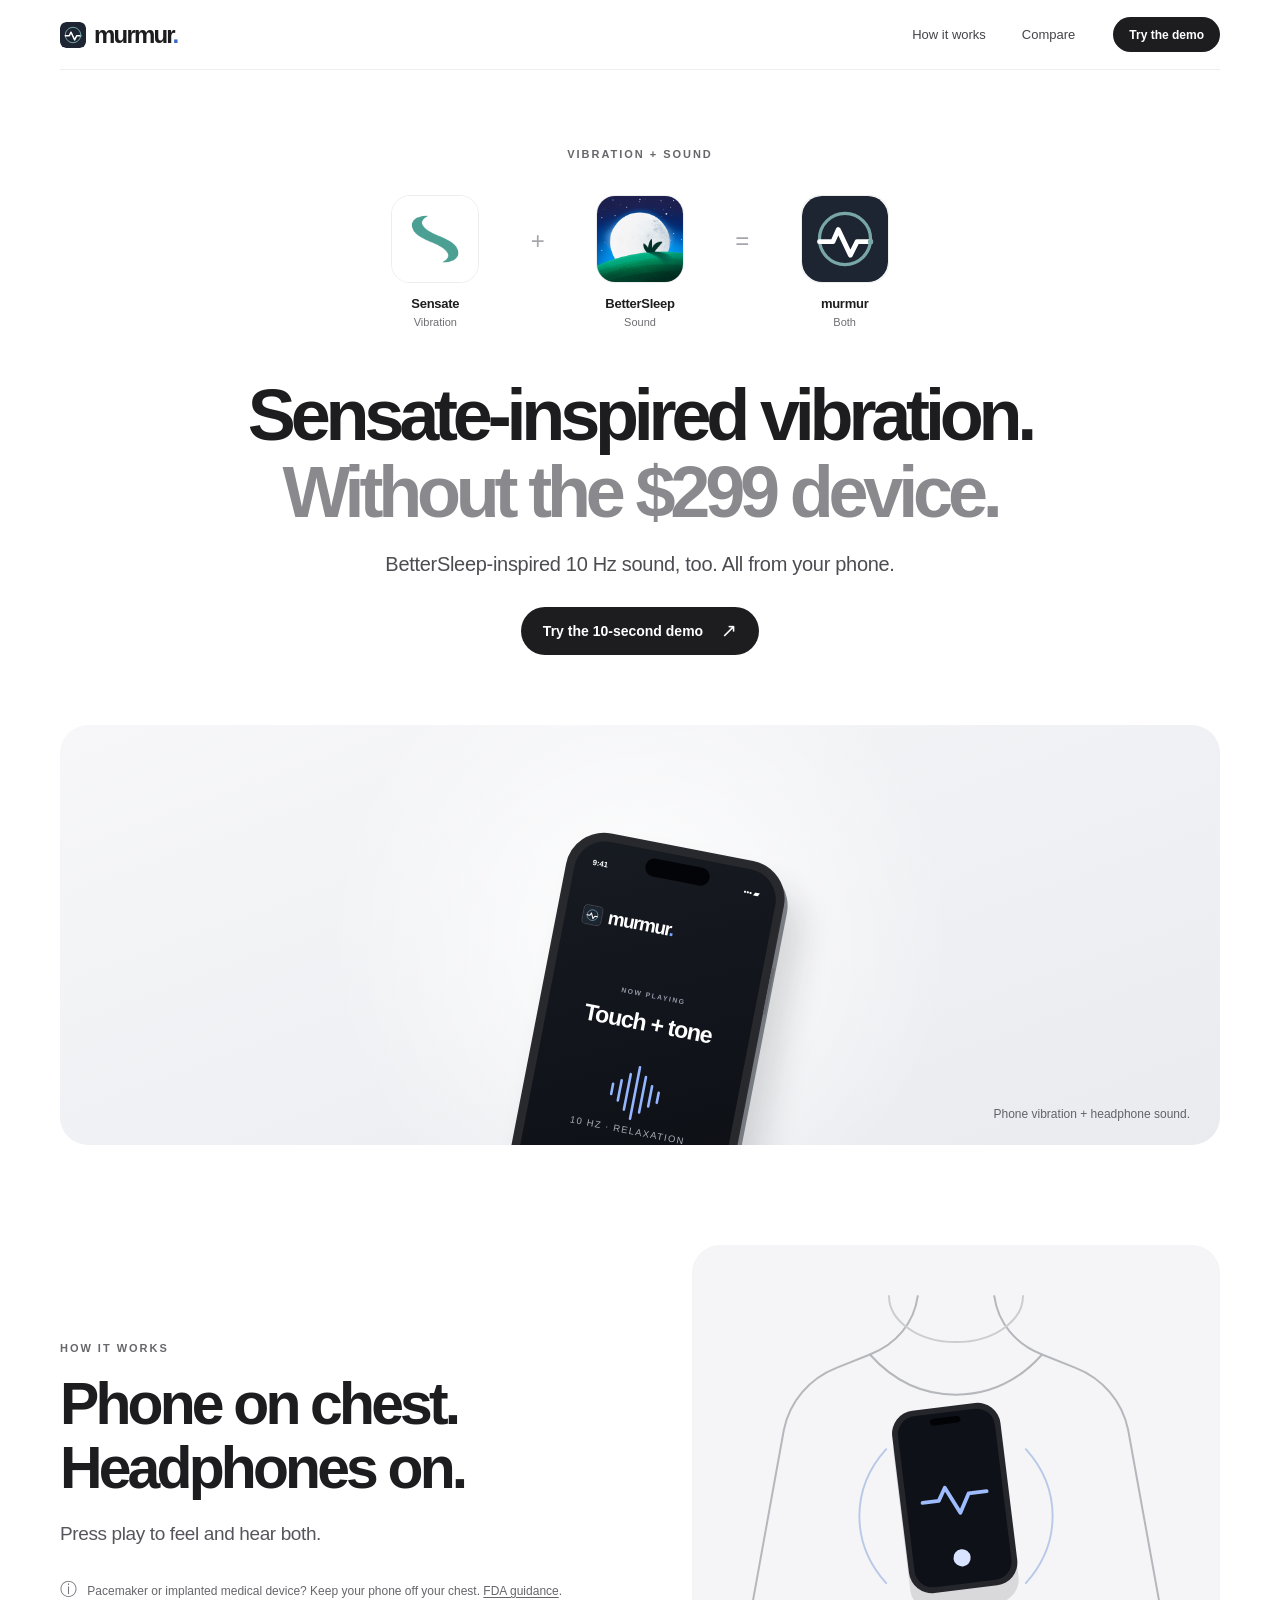
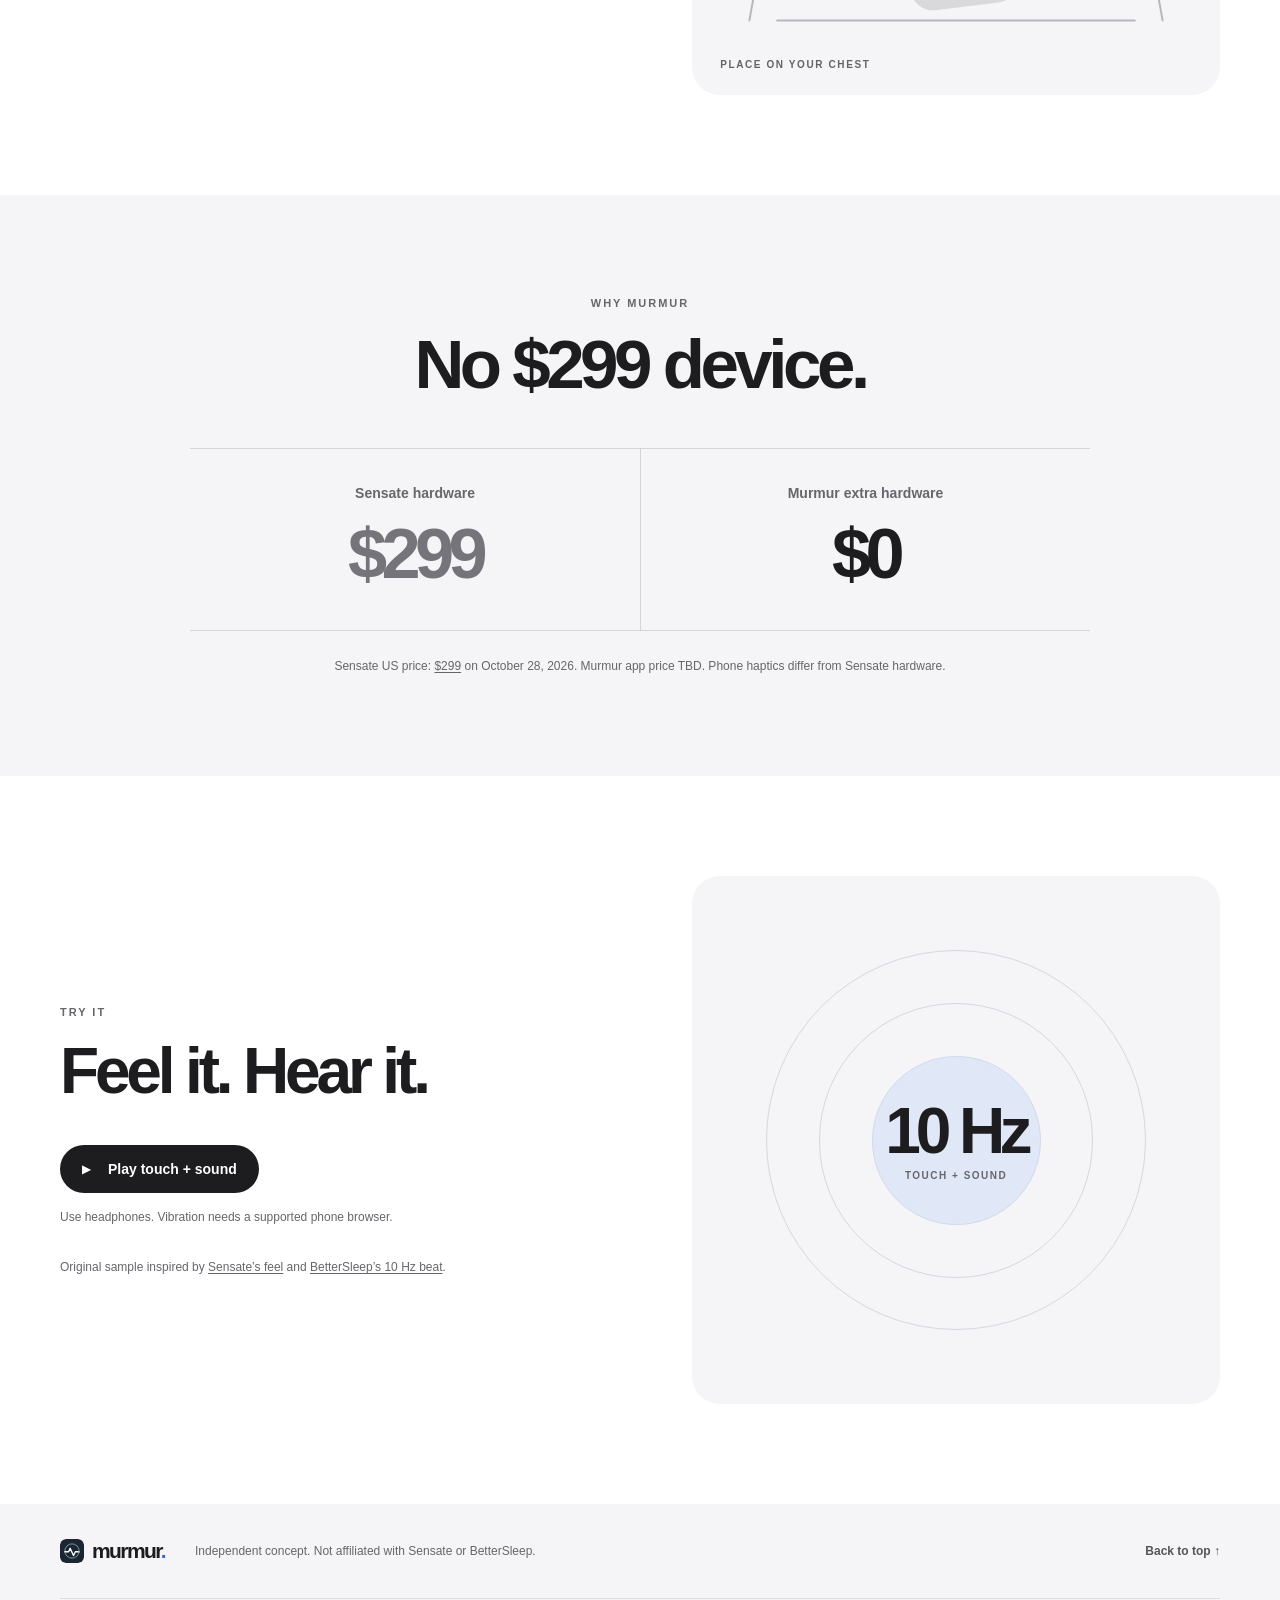
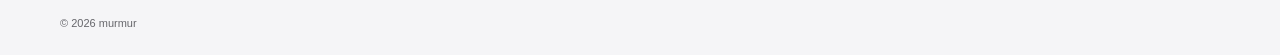
==== docs/index.html @ 33325399 "Publish Murmur landing page" ====
<!doctype html>
<html lang="en">
  <head>
    <meta charset="UTF-8" />
    <meta name="viewport" content="width=device-width, initial-scale=1" />
    <meta name="theme-color" content="#ffffff" />
    <meta name="description" content="Sensate-inspired phone vibration and BetterSleep-inspired 10 Hz sound. No extra device." />
    <meta property="og:title" content="murmur — Touch and sound, on your phone." />
    <meta property="og:description" content="Sensate-inspired vibration and BetterSleep-inspired sound. No extra device." />
    <meta property="og:type" content="website" />
    <link rel="icon" type="image/svg+xml" href="favicon.svg" />
    <link rel="stylesheet" href="style.css" />
    <title>murmur — Touch and sound, on your phone.</title>
  </head>
  <body>
    <a class="skip-link" href="#main">Skip to content</a>

    <header class="site-header" id="top">
      <div class="container nav-inner">
        <a class="wordmark" href="#top" aria-label="murmur, home"><img src="murmur-mark.svg" alt="" width="26" height="26" />murmur<span>.</span></a>
        <nav class="desktop-nav" aria-label="Main navigation">
          <a href="#how-it-works">How it works</a>
          <a href="#compare">Compare</a>
        </nav>
        <a class="nav-button" href="#try-it">Try the demo</a>
        <button class="menu-toggle" type="button" aria-label="Open menu" aria-expanded="false" aria-controls="mobile-nav"><span></span><span></span></button>
      </div>
      <nav class="mobile-nav" id="mobile-nav" aria-label="Mobile navigation" hidden>
        <a href="#how-it-works">How it works</a>
        <a href="#compare">Compare</a>
        <a href="#try-it">Try the demo</a>
      </nav>
    </header>

    <main id="main">
      <section class="hero" aria-labelledby="hero-title">
        <div class="container hero-content">
          <p class="eyebrow">VIBRATION + SOUND</p>
          <div class="logo-equation" id="inspiration-title" aria-label="Sensate-inspired vibration plus BetterSleep-inspired sound equals Murmur">
            <a class="inspiration-app" href="https://apps.apple.com/us/app/sensate-stress-anxiety-relief/id1225801099" target="_blank" rel="noopener noreferrer" aria-label="Sensate app on the App Store, inspiration for vibration">
              <img src="assets/sensate-app-icon.jpg" alt="Sensate app icon" width="88" height="88" />
              <strong>Sensate</strong><span>Vibration</span>
            </a>
            <span class="equation-symbol" aria-hidden="true">+</span>
            <a class="inspiration-app" href="https://apps.apple.com/us/app/bettersleep-relax-and-sleep/id314498713" target="_blank" rel="noopener noreferrer" aria-label="BetterSleep app on the App Store, inspiration for sound">
              <img src="assets/bettersleep-app-icon.jpg" alt="BetterSleep app icon" width="88" height="88" />
              <strong>BetterSleep</strong><span>Sound</span>
            </a>
            <span class="equation-symbol" aria-hidden="true">=</span>
            <div class="inspiration-app inspiration-result">
              <img src="murmur-mark.svg" alt="Murmur app icon" width="88" height="88" />
              <strong>murmur</strong><span>Both</span>
            </div>
          </div>
          <h1 id="hero-title">Sensate-inspired vibration.<br /><span>Without the $299 device.</span></h1>
          <p class="hero-lede">BetterSleep-inspired 10&nbsp;Hz sound, too. All from your phone.</p>
          <div class="hero-actions">
            <a class="button button-primary" href="#try-it">Try the 10-second demo <span aria-hidden="true">↗</span></a>
          </div>
        </div>

        <div class="hero-stage" aria-label="Preview of a Murmur rhythm playing on a phone" role="img">
          <div class="stage-light" aria-hidden="true"></div>
          <div class="product-phone" aria-hidden="true">
            <div class="product-screen">
              <div class="phone-notch"></div>
              <div class="phone-top"><span>9:41</span><span>••• ▰</span></div>
              <div class="phone-brand"><img src="murmur-mark.svg" alt="" width="23" height="23" />murmur<span>.</span></div>
              <div class="phone-center"><span class="phone-kicker">NOW PLAYING</span><strong>Touch + tone</strong><span class="phone-pulse"><i></i><i></i><i></i><i></i><i></i><i></i><i></i></span><span class="phone-time">10 HZ · RELAXATION</span></div>
              <div class="phone-control"><span>Ⅱ</span></div>
            </div>
          </div>
          <p class="stage-caption">Phone vibration + headphone sound.</p>
        </div>
      </section>

      <section class="placement section" id="how-it-works" aria-labelledby="placement-title">
        <div class="container placement-grid">
          <div class="placement-copy">
            <p class="eyebrow">HOW IT WORKS</p>
            <h2 id="placement-title">Phone on chest.<br />Headphones on.</h2>
            <p class="section-lede">Press play to feel and hear both.</p>
            <p class="safety-note"><span aria-hidden="true">ⓘ</span> Pacemaker or implanted medical device? Keep your phone off your chest. <a href="https://www.fda.gov/radiation-emitting-products/cell-phones/magnets-cell-phones-and-smart-watches-may-affect-pacemakers-and-other-implanted-medical-devices" target="_blank" rel="noopener noreferrer">FDA guidance</a>.</p>
          </div>
          <div class="placement-visual">
            <svg viewBox="0 0 460 450" aria-label="Illustration of a phone resting on the center of the chest" role="img">
              <path class="body-line" d="M190 43c-4 28-22 50-50 61l-35 14c-28 11-49 35-55 65L14 382m256-339c4 28 22 50 50 61l35 14c28 11 49 35 55 65l36 199" />
              <path class="body-line" d="M140 104c25 28 54 42 90 42s65-14 90-42M43 382h374" />
              <path class="body-line subtle" d="M160 43c0 24 28 48 70 48s70-24 70-48" />
              <rect class="chest-phone-shadow" x="173" y="176" width="114" height="192" rx="24" transform="rotate(-7 230 272)" />
              <g transform="rotate(-7 230 265)"><rect class="chest-phone" x="173" y="158" width="114" height="192" rx="24" /><rect class="chest-screen" x="179" y="164" width="102" height="180" rx="19" /><rect class="chest-notch" x="214" y="169" width="32" height="7" rx="4" /><path class="chest-wave" d="M196 255h17l8-13 13 28 11-19h19" /><circle class="chest-play" cx="230" cy="317" r="9" /></g>
              <path class="signal-line" d="M157 203c-19 21-28 43-28 70s9 49 28 70M303 203c19 21 28 43 28 70s-9 49-28 70" />
            </svg>
            <span class="visual-label">PLACE ON YOUR CHEST</span>
          </div>
        </div>
      </section>

      <section class="compare section" id="compare" aria-labelledby="compare-title">
        <div class="container compare-inner">
          <p class="eyebrow">WHY MURMUR</p>
          <h2 id="compare-title">No $299 device.</h2>
          <div class="compare-grid">
            <div class="compare-item"><span class="compare-name">Sensate hardware</span><strong>$299</strong></div>
            <div class="compare-item featured"><span class="compare-name">Murmur extra hardware</span><strong>$0</strong></div>
          </div>
          <p class="compare-footnote">Sensate US price: <a href="https://us.getsensate.com/products/sensate" target="_blank" rel="noopener noreferrer">$299</a> on October 28, 2026. Murmur app price TBD. Phone haptics differ from Sensate hardware.</p>
        </div>
      </section>

      <section class="demo section" id="try-it" aria-labelledby="demo-title">
        <div class="container demo-grid">
          <div class="demo-copy">
            <p class="eyebrow">TRY IT</p>
            <h2 id="demo-title">Feel it. Hear it.</h2>
            <button class="button button-primary play-button" type="button" id="play-demo" aria-pressed="false"><span class="play-icon" aria-hidden="true">▶</span><span class="play-label">Play touch + sound</span></button>
            <p class="demo-feedback" id="demo-feedback" role="status" aria-live="polite">Use headphones. Vibration needs a supported phone browser.</p>
            <p class="demo-note">Original sample inspired by <a href="https://help.getsensate.com/en-US/sensate%E2%80%99s-vibrations-how-they-work-and-what-to-expect-1198219" target="_blank" rel="noopener noreferrer">Sensate’s feel</a> and <a href="https://support.bettersleep.com/en/articles/5410445-what-are-binaural-beats" target="_blank" rel="noopener noreferrer">BetterSleep’s 10&nbsp;Hz beat</a>.</p>
          </div>
          <div class="demo-visual" aria-hidden="true"><div class="demo-circle demo-circle-outer"></div><div class="demo-circle demo-circle-middle"></div><div class="demo-circle demo-circle-inner"></div><div class="demo-center"><strong>10&nbsp;Hz</strong><span>TOUCH + SOUND</span></div></div>
        </div>
      </section>
    </main>

    <footer class="site-footer"><div class="container footer-inner"><a class="wordmark" href="#top" aria-label="murmur, back to top"><img src="murmur-mark.svg" alt="" width="24" height="24" />murmur<span>.</span></a><p>Independent concept. Not affiliated with Sensate or BetterSleep.</p><a href="#top" class="back-top">Back to top ↑</a></div><div class="container footer-bottom">© <span id="year">2026</span> murmur</div></footer>
    <script src="script.js" defer></script>
  </body>
</html>
---- docs/style.css ----
:root {
  color-scheme: light;
  --ink: #1d1d1f;
  --muted: #6e6e73;
  --line: #dedee2;
  --panel: #f5f5f7;
  --blue: #3869c8;
  --font: -apple-system, BlinkMacSystemFont, "SF Pro Display", "Segoe UI", Roboto, Helvetica, Arial, sans-serif;
}

*, *::before, *::after { box-sizing: border-box; }
html { scroll-behavior: smooth; }
body { min-width: 320px; margin: 0; background: #fff; color: var(--ink); font-family: var(--font); -webkit-font-smoothing: antialiased; }
a { color: inherit; }
button { font: inherit; }
[hidden] { display: none !important; }
:focus-visible { outline: 3px solid var(--blue); outline-offset: 4px; }
::selection { background: #dbe5ff; }
.container { width: min(100% - 64px, 1160px); margin-inline: auto; }
.skip-link { position: absolute; z-index: 100; left: 20px; top: -80px; padding: 10px 16px; border-radius: 10px; background: var(--ink); color: #fff; text-decoration: none; }
.skip-link:focus { top: 10px; }

/* Navigation */
.site-header { position: relative; z-index: 10; background: #fff; }
.nav-inner { display: flex; min-height: 70px; align-items: center; gap: 28px; border-bottom: 1px solid #eeeeef; }
.wordmark { flex: 0 0 auto; font-size: 24px; font-weight: 750; letter-spacing: -.075em; line-height: 1; text-decoration: none; }
.wordmark span { color: var(--blue); }
.wordmark img { margin-right: 8px; vertical-align: -5px; border-radius: 6px; }
.desktop-nav { display: flex; gap: 36px; margin-left: auto; }
.desktop-nav a { color: #444449; font-size: 13px; font-weight: 500; text-decoration: none; transition: color .2s; }
.desktop-nav a:hover, .back-top:hover { color: var(--blue); }
.nav-button { display: inline-flex; min-height: 35px; align-items: center; justify-content: center; margin-left: 10px; padding: 0 16px; border-radius: 999px; background: var(--ink); color: #fff; font-size: 12px; font-weight: 600; text-decoration: none; transition: background .2s; }
.nav-button:hover { background: #45454a; }
.menu-toggle { display: none; width: 38px; height: 38px; margin-left: auto; padding: 10px; border: 1px solid #dadade; border-radius: 50%; background: #fff; cursor: pointer; }
.menu-toggle span { display: block; height: 1.5px; margin: 5px 0; background: var(--ink); transition: transform .2s; }
.menu-toggle[aria-expanded="true"] span:first-child { transform: translateY(3.25px) rotate(45deg); }
.menu-toggle[aria-expanded="true"] span:last-child { transform: translateY(-3.25px) rotate(-45deg); }
.mobile-nav { display: none; }

/* Hero */
.hero-content { padding: 76px 0 70px; text-align: center; }
.eyebrow { margin: 0; color: #66666b; font-size: 11px; font-weight: 650; letter-spacing: .18em; line-height: 1.5; }
.hero h1 { margin: 0 auto 19px; font-size: clamp(46px, 5.7vw, 72px); font-weight: 720; letter-spacing: -.072em; line-height: 1.06; }
.hero h1 span, .compare h2 span { color: #89898e; }
.hero-lede { max-width: 720px; margin: 0 auto; color: #4c4c51; font-size: clamp(17px, 1.7vw, 20px); line-height: 1.5; letter-spacing: -.015em; }
.hero-actions { display: flex; align-items: center; justify-content: center; margin-top: 28px; }
.button { display: inline-flex; min-height: 48px; align-items: center; justify-content: center; gap: 18px; padding: 0 22px; border: 0; border-radius: 999px; font-size: 14px; font-weight: 600; text-decoration: none; cursor: pointer; transition: background .2s, transform .2s; }
.button:hover { transform: translateY(-2px); }
.button-primary { background: var(--ink); color: #fff; }
.button-primary:hover { background: #424246; }
.hero-actions .button-primary > span:last-child { font-size: 19px; font-weight: 400; line-height: 0; }
.hero-stage { position: relative; display: grid; width: min(100% - 64px, 1160px); height: 420px; place-items: center; overflow: hidden; margin: 0 auto; border-radius: 28px; background: linear-gradient(160deg, #f7f7f9, #e9ebef); }
.stage-light { position: absolute; width: 650px; height: 650px; border-radius: 50%; background: radial-gradient(circle, rgba(255,255,255,.95), rgba(255,255,255,0) 68%); }
.product-phone { position: relative; width: 258px; height: 516px; padding: 8px; transform: translateY(82px) rotate(11deg) scale(.86); border: 2px solid #292b2f; border-radius: 45px; background: #27292d; box-shadow: 25px 30px 40px rgba(27, 31, 38, .16), 5px 7px 0 #878b91; }
.product-phone::after { content: ""; position: absolute; top: 116px; right: -5px; width: 3px; height: 55px; border-radius: 2px; background: #686b71; }
.product-screen { position: relative; height: 100%; overflow: hidden; padding: 22px 20px; border-radius: 36px; background: linear-gradient(155deg, #171b22, #0a0c11); color: #fff; }
.phone-notch { position: absolute; top: 9px; left: 50%; width: 76px; height: 21px; transform: translateX(-50%); border-radius: 20px; background: #030407; }
.phone-top { display: flex; justify-content: space-between; font-size: 9px; font-weight: 650; }
.phone-brand { margin-top: 42px; font-size: 22px; font-weight: 700; letter-spacing: -.07em; }
.phone-brand span { color: #78a3ff; }
.phone-brand img { margin-right: 7px; vertical-align: -5px; border: 1px solid rgba(255,255,255,.2); border-radius: 5px; }
.phone-center { display: flex; height: 292px; flex-direction: column; align-items: center; justify-content: center; }
.phone-kicker { color: #9298a7; font-size: 8px; font-weight: 650; letter-spacing: .22em; }
.phone-center strong { margin-top: 13px; font-size: 27px; font-weight: 600; letter-spacing: -.05em; }
.phone-pulse { display: flex; height: 75px; align-items: center; gap: 6px; margin-top: 29px; }
.phone-pulse i { width: 3px; height: 15px; border-radius: 4px; background: #96b5ff; }
.phone-pulse i:nth-child(2), .phone-pulse i:nth-child(6) { height: 27px; }
.phone-pulse i:nth-child(3), .phone-pulse i:nth-child(5) { height: 45px; }
.phone-pulse i:nth-child(4) { height: 64px; }
.phone-time { color: #aaaeb7; font-size: 11px; letter-spacing: .14em; }
.phone-control { display: grid; width: 44px; height: 44px; place-items: center; margin: 0 auto; border-radius: 50%; background: #f5f5f7; color: #1d1d1f; font-size: 16px; }
.stage-caption { position: absolute; right: 30px; bottom: 24px; margin: 0; color: #626268; font-size: 12px; }

/* Inspiration */
.logo-equation { display: grid; width: min(100%, 560px); grid-template-columns: minmax(0, 1fr) 24px minmax(0, 1fr) 24px minmax(0, 1fr); align-items: start; gap: 15px; margin: 32px auto 48px; scroll-margin-top: 90px; }
.inspiration-app { display: flex; min-width: 0; flex-direction: column; align-items: center; color: var(--ink); text-decoration: none; }
.inspiration-app img { display: block; width: 88px; height: 88px; border: 1px solid rgba(0,0,0,.07); border-radius: 19px; object-fit: cover; }
.inspiration-app strong { margin-top: 13px; font-size: 13px; font-weight: 650; letter-spacing: -.02em; }
.inspiration-app span { margin-top: 4px; color: var(--muted); font-size: 11px; line-height: 1.35; }
a.inspiration-app:hover strong { color: var(--blue); }
.equation-symbol { padding-top: 34px; color: #a5a5aa; font-size: 24px; font-weight: 350; line-height: 1; }

/* Placement */
.section { padding: 100px 0; }
.placement-grid { display: grid; grid-template-columns: 1fr 1fr; gap: 9%; align-items: center; }
.placement h2, .compare h2, .demo h2 { margin: 16px 0 20px; font-size: clamp(43px, 4.6vw, 62px); font-weight: 680; letter-spacing: -.065em; line-height: 1.09; }
.section-lede { max-width: 550px; margin: 0; color: #55555b; font-size: 19px; letter-spacing: -.02em; line-height: 1.5; }
.safety-note { max-width: 530px; margin: 32px 0 0; color: #66666b; font-size: 12px; line-height: 1.55; }
.safety-note > span { margin-right: 7px; color: #77777d; font-size: 17px; line-height: 1; }
.safety-note a { text-underline-offset: 2px; }
.placement-visual { position: relative; display: grid; min-height: 450px; place-items: center; overflow: hidden; border-radius: 28px; background: var(--panel); }
.placement-visual svg { display: block; width: min(93%, 440px); height: auto; }
.body-line { fill: none; stroke: #b5b7bc; stroke-linecap: round; stroke-linejoin: round; stroke-width: 2.1; }
.body-line.subtle { stroke: #cccdd1; }
.chest-phone-shadow { fill: rgba(20,22,27,.12); }
.chest-phone { fill: #24262b; }
.chest-screen { fill: #0e1117; }
.chest-notch { fill: #020305; }
.chest-wave { fill: none; stroke: #9ebcff; stroke-linecap: round; stroke-linejoin: round; stroke-width: 4; }
.chest-play { fill: #d7e3ff; }
.signal-line { fill: none; stroke: #b8c9e7; stroke-linecap: round; stroke-width: 2; }
.visual-label { position: absolute; bottom: 25px; left: 28px; color: #626268; font-size: 10px; font-weight: 650; letter-spacing: .16em; }

/* Comparison */
.compare { background: var(--panel); text-align: center; }
.compare-inner { max-width: 900px; }
.compare h2 { margin: 16px auto 45px; font-size: clamp(46px, 5.4vw, 72px); }
.compare-grid { display: grid; grid-template-columns: 1fr 1fr; align-items: stretch; border-top: 1px solid #d4d4d8; border-bottom: 1px solid #d4d4d8; }
.compare-item { padding: 36px 30px 38px; }
.compare-item + .compare-item { border-left: 1px solid #d4d4d8; }
.compare-name { display: block; color: #66666b; font-size: 14px; font-weight: 600; }
.compare-item strong { display: block; margin-top: 14px; color: #74747a; font-size: clamp(50px, 5.5vw, 75px); font-weight: 650; letter-spacing: -.08em; line-height: 1.1; }
.compare-item.featured strong { color: var(--ink); }
.compare-footnote { max-width: 730px; margin: 26px auto 0; color: #66666b; font-size: 12px; line-height: 1.6; }
.compare-footnote a { text-underline-offset: 2px; }

/* Demo */
.demo-grid { display: grid; grid-template-columns: 1fr 1fr; gap: 9%; align-items: center; }
.demo h2 { font-size: clamp(48px, 5vw, 68px); }
.demo .section-lede { max-width: 490px; }
.play-button { margin-top: 19px; }
.play-icon { font-size: 11px; }
.demo-feedback { min-height: 35px; max-width: 470px; margin: 15px 0 0; color: #66666b; font-size: 12px; line-height: 1.5; }
.demo-note { max-width: 460px; margin: 15px 0 0; color: #66666b; font-size: 12px; line-height: 1.5; }
.demo-note a { text-underline-offset: 2px; }
.demo-visual { position: relative; display: grid; width: 100%; aspect-ratio: 1; place-items: center; overflow: hidden; border-radius: 28px; background: var(--panel); }
.demo-circle { position: absolute; border: 1px solid #d3d7e0; border-radius: 50%; }
.demo-circle-outer { width: 72%; aspect-ratio: 1; }
.demo-circle-middle { width: 52%; aspect-ratio: 1; }
.demo-circle-inner { width: 32%; aspect-ratio: 1; background: #e0e8f8; border-color: #d0d9ed; }
.demo-center { position: relative; z-index: 1; display: flex; flex-direction: column; align-items: center; gap: 7px; }
.demo-center strong { font-size: clamp(49px, 5vw, 68px); font-weight: 650; letter-spacing: -.08em; line-height: 1; }
.demo-center span { color: #66666b; font-size: 10px; font-weight: 650; letter-spacing: .15em; }
.demo-visual.is-playing .demo-circle-inner { animation: sample-pulse 10s ease-in-out 1; }
.demo-visual.is-playing .demo-circle-middle { animation: sample-ring 10s ease-in-out 1; }
.demo-visual.is-playing .demo-circle-outer { animation: sample-ring 10s ease-in-out 1; }
@keyframes sample-pulse { 0%, 100% { transform: scale(1); background: #e0e8f8; } 45% { transform: scale(1.19); background: #ccdcf9; } 80% { transform: scale(1.05); } }
@keyframes sample-ring { 0%, 100% { transform: scale(1); opacity: 1; } 45% { transform: scale(1.07); opacity: .45; } 80% { transform: scale(1.02); opacity: .8; } }

/* Footer */
.site-footer { background: var(--panel); }
.footer-inner { display: flex; align-items: center; gap: 30px; padding: 35px 0; border-bottom: 1px solid #dcdce0; }
.footer-inner .wordmark { font-size: 21px; }
.footer-inner p { margin: 0 auto 0 0; color: #66666b; font-size: 12px; }
.back-top { color: #54545a; font-size: 12px; font-weight: 600; text-decoration: none; }
.footer-bottom { padding: 18px 0 26px; color: #66666b; font-size: 11px; }

@media (max-width: 900px) {
  .hero-content { padding-top: 70px; }
  .hero h1 { font-size: clamp(44px, 6.3vw, 64px); }
  .section { padding: 90px 0; }
  .placement-grid, .demo-grid { gap: 5%; }
  .placement h2, .demo h2 { font-size: clamp(41px, 5vw, 54px); }
  .placement-visual { min-height: 420px; }
}

@media (max-width: 700px) {
  .container { width: min(100% - 40px, 600px); }
  .nav-inner { min-height: 62px; }
  .desktop-nav, .nav-button { display: none; }
  .menu-toggle { display: block; }
  .mobile-nav { position: absolute; top: 62px; right: 0; left: 0; display: flex; flex-direction: column; padding: 8px 20px 18px; border-bottom: 1px solid #e3e3e6; background: #fff; box-shadow: 0 12px 20px rgba(0,0,0,.06); }
  .mobile-nav a { padding: 12px 0; font-size: 15px; font-weight: 550; text-decoration: none; }
  .hero-content { padding: 58px 0 58px; }
  .hero h1 { font-size: clamp(41px, 7.2vw, 54px); }
  .hero-lede { max-width: 570px; font-size: 18px; }
  .logo-equation { margin: 29px auto 39px; }
  .inspiration-app img { width: 72px; height: 72px; border-radius: 16px; }
  .equation-symbol { padding-top: 27px; }
  .hero-stage { width: min(100% - 24px, 600px); height: 350px; border-radius: 20px; }
  .product-phone { transform: translateY(90px) rotate(11deg) scale(.72); }
  .stage-caption { right: 18px; bottom: 17px; font-size: 10px; }
  .placement-grid, .demo-grid { grid-template-columns: minmax(0, 1fr); gap: 40px; }
  .placement-visual { min-height: 430px; }
  .compare h2 { margin-bottom: 42px; }
  .demo-visual { max-width: 540px; justify-self: center; }
}

@media (max-width: 480px) {
  .hero-content { padding: 49px 0 47px; }
  .hero h1 { margin: 0 auto 15px; font-size: clamp(36px, 9vw, 45px); letter-spacing: -.066em; }
  .hero-lede { font-size: 16px; line-height: 1.48; }
  .hero-actions { margin-top: 24px; }
  .button { min-height: 46px; padding-inline: 18px; font-size: 13px; }
  .hero-stage { height: 310px; }
  .product-phone { transform: translateY(98px) rotate(11deg) scale(.62); }
  .stage-caption { left: 17px; right: auto; }
  .logo-equation { grid-template-columns: minmax(0, 1fr) 14px minmax(0, 1fr) 14px minmax(0, 1fr); gap: 6px; margin: 25px auto 33px; }
  .inspiration-app img { width: 56px; height: 56px; border-radius: 13px; }
  .inspiration-app strong { margin-top: 10px; font-size: 11px; }
  .inspiration-app span { font-size: 10px; }
  .equation-symbol { padding-top: 18px; font-size: 18px; }
  .section { padding: 75px 0; }
  .placement h2, .demo h2 { font-size: clamp(40px, 10vw, 50px); }
  .section-lede { font-size: 17px; }
  .placement-visual { min-height: 350px; }
  .placement-visual svg { width: 94%; }
  .compare h2 { font-size: clamp(39px, 9vw, 50px); }
  .compare-item { padding: 34px 10px; }
  .compare-item strong { font-size: 50px; }
  .compare-footnote { font-size: 11px; }
  .demo-grid { gap: 33px; }
  .demo-visual { border-radius: 20px; }
  .footer-inner { flex-wrap: wrap; gap: 13px 22px; }
  .footer-inner p { order: 3; flex: 0 0 100%; line-height: 1.5; }
  .back-top { margin-left: auto; }
}

@media (max-width: 360px) {
  .hero h1 { font-size: 35px; }
  .compare-item strong { font-size: 45px; }
}

@media (prefers-reduced-motion: reduce) {
  html { scroll-behavior: auto; }
  *, *::before, *::after { animation-duration: .01ms !important; animation-iteration-count: 1 !important; transition-duration: .01ms !important; }
}
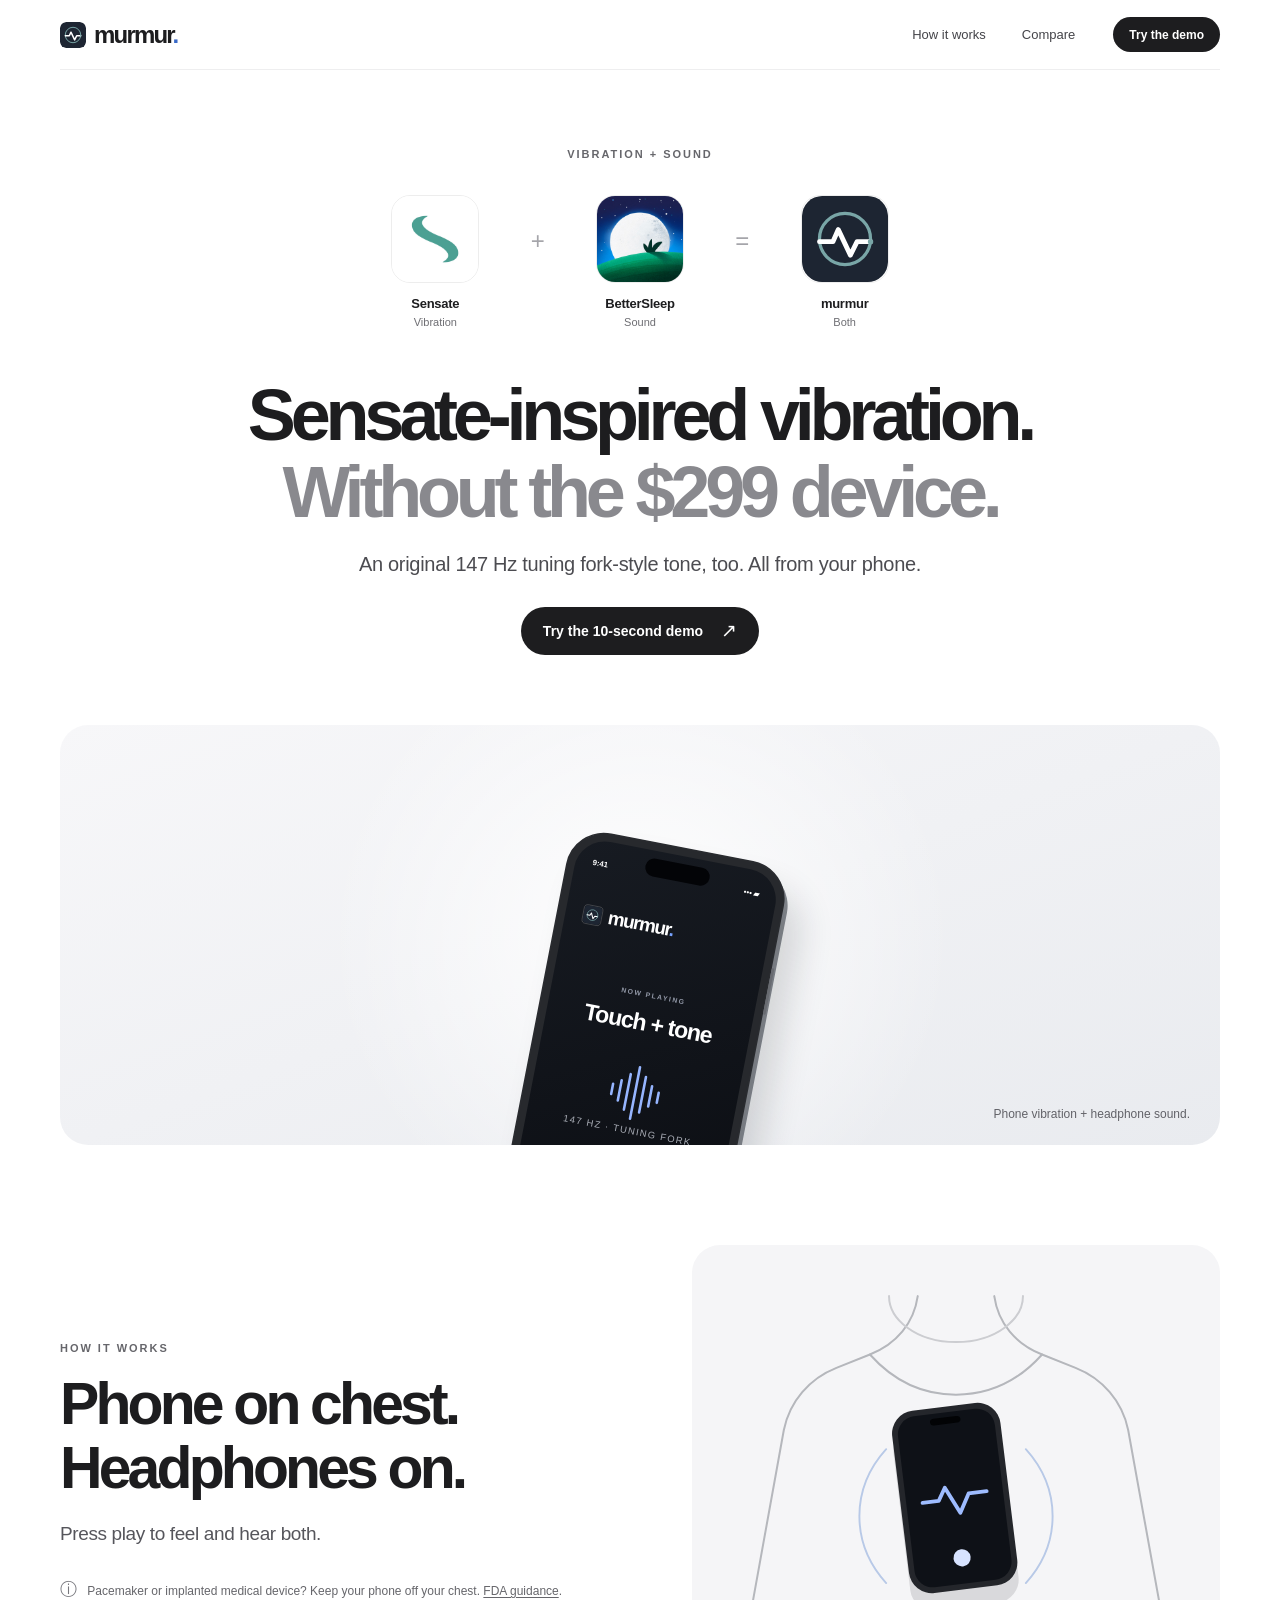
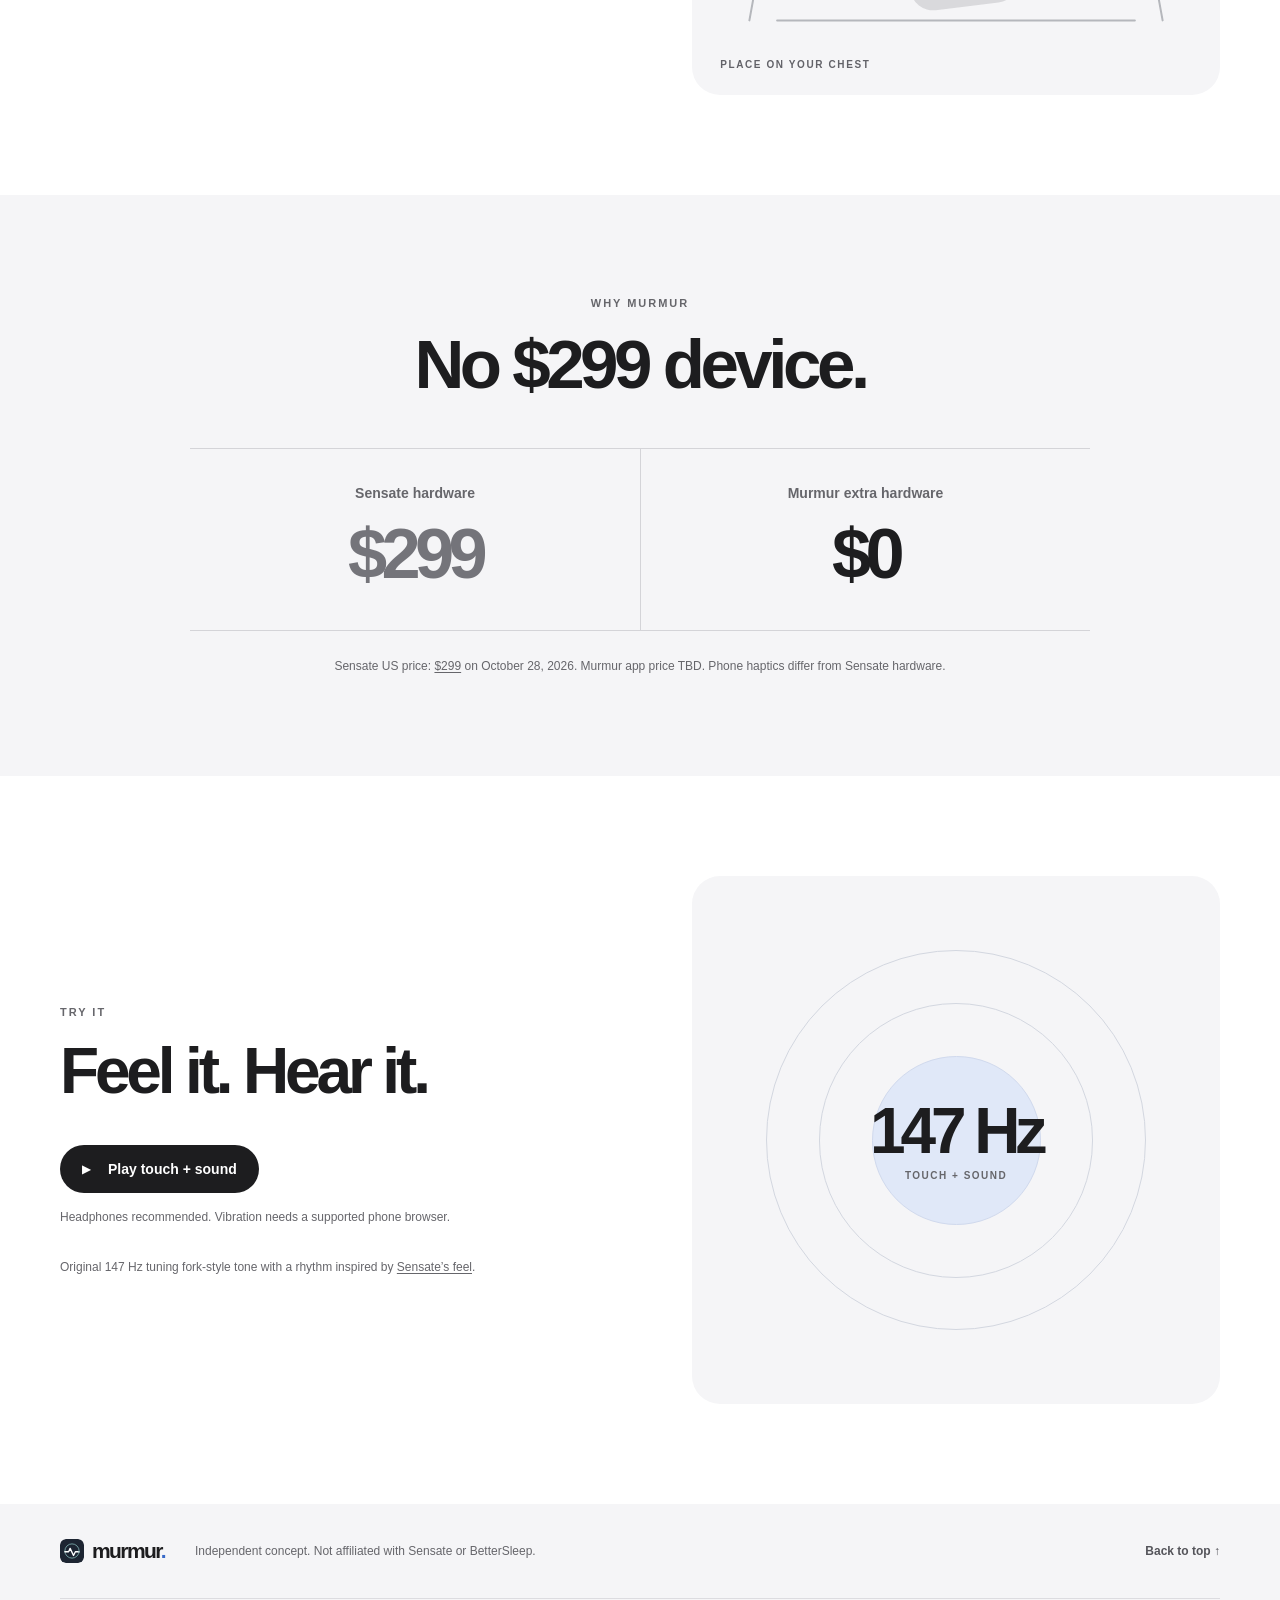
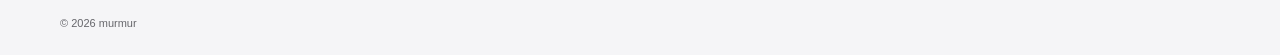
==== commit 45506c00: "feat: add 147 Hz tuning fork demo" ====
--- a/docs/index.html
+++ b/docs/index.html
@@ -4,9 +4,9 @@
     <meta charset="UTF-8" />
     <meta name="viewport" content="width=device-width, initial-scale=1" />
     <meta name="theme-color" content="#ffffff" />
-    <meta name="description" content="Sensate-inspired phone vibration and BetterSleep-inspired 10 Hz sound. No extra device." />
+    <meta name="description" content="Sensate-inspired phone vibration and an original 147 Hz tuning fork-style tone. No extra device." />
     <meta property="og:title" content="murmur — Touch and sound, on your phone." />
-    <meta property="og:description" content="Sensate-inspired vibration and BetterSleep-inspired sound. No extra device." />
+    <meta property="og:description" content="Sensate-inspired vibration and a 147 Hz tuning fork-style tone. No extra device." />
     <meta property="og:type" content="website" />
     <link rel="icon" type="image/svg+xml" href="favicon.svg" />
     <link rel="stylesheet" href="style.css" />
@@ -53,7 +53,7 @@
             </div>
           </div>
           <h1 id="hero-title">Sensate-inspired vibration.<br /><span>Without the $299 device.</span></h1>
-          <p class="hero-lede">BetterSleep-inspired 10&nbsp;Hz sound, too. All from your phone.</p>
+          <p class="hero-lede">An original 147&nbsp;Hz tuning fork-style tone, too. All from your phone.</p>
           <div class="hero-actions">
             <a class="button button-primary" href="#try-it">Try the 10-second demo <span aria-hidden="true">↗</span></a>
           </div>
@@ -66,7 +66,7 @@
               <div class="phone-notch"></div>
               <div class="phone-top"><span>9:41</span><span>••• ▰</span></div>
               <div class="phone-brand"><img src="murmur-mark.svg" alt="" width="23" height="23" />murmur<span>.</span></div>
-              <div class="phone-center"><span class="phone-kicker">NOW PLAYING</span><strong>Touch + tone</strong><span class="phone-pulse"><i></i><i></i><i></i><i></i><i></i><i></i><i></i></span><span class="phone-time">10 HZ · RELAXATION</span></div>
+              <div class="phone-center"><span class="phone-kicker">NOW PLAYING</span><strong>Touch + tone</strong><span class="phone-pulse"><i></i><i></i><i></i><i></i><i></i><i></i><i></i></span><span class="phone-time">147 HZ · TUNING FORK</span></div>
               <div class="phone-control"><span>Ⅱ</span></div>
             </div>
           </div>
@@ -114,10 +114,10 @@
             <p class="eyebrow">TRY IT</p>
             <h2 id="demo-title">Feel it. Hear it.</h2>
             <button class="button button-primary play-button" type="button" id="play-demo" aria-pressed="false"><span class="play-icon" aria-hidden="true">▶</span><span class="play-label">Play touch + sound</span></button>
-            <p class="demo-feedback" id="demo-feedback" role="status" aria-live="polite">Use headphones. Vibration needs a supported phone browser.</p>
-            <p class="demo-note">Original sample inspired by <a href="https://help.getsensate.com/en-US/sensate%E2%80%99s-vibrations-how-they-work-and-what-to-expect-1198219" target="_blank" rel="noopener noreferrer">Sensate’s feel</a> and <a href="https://support.bettersleep.com/en/articles/5410445-what-are-binaural-beats" target="_blank" rel="noopener noreferrer">BetterSleep’s 10&nbsp;Hz beat</a>.</p>
+            <p class="demo-feedback" id="demo-feedback" role="status" aria-live="polite">Headphones recommended. Vibration needs a supported phone browser.</p>
+            <p class="demo-note">Original 147&nbsp;Hz tuning fork-style tone with a rhythm inspired by <a href="https://help.getsensate.com/en-US/sensate%E2%80%99s-vibrations-how-they-work-and-what-to-expect-1198219" target="_blank" rel="noopener noreferrer">Sensate’s feel</a>.</p>
           </div>
-          <div class="demo-visual" aria-hidden="true"><div class="demo-circle demo-circle-outer"></div><div class="demo-circle demo-circle-middle"></div><div class="demo-circle demo-circle-inner"></div><div class="demo-center"><strong>10&nbsp;Hz</strong><span>TOUCH + SOUND</span></div></div>
+          <div class="demo-visual" aria-hidden="true"><div class="demo-circle demo-circle-outer"></div><div class="demo-circle demo-circle-middle"></div><div class="demo-circle demo-circle-inner"></div><div class="demo-center"><strong>147&nbsp;Hz</strong><span>TOUCH + SOUND</span></div></div>
         </div>
       </section>
     </main>
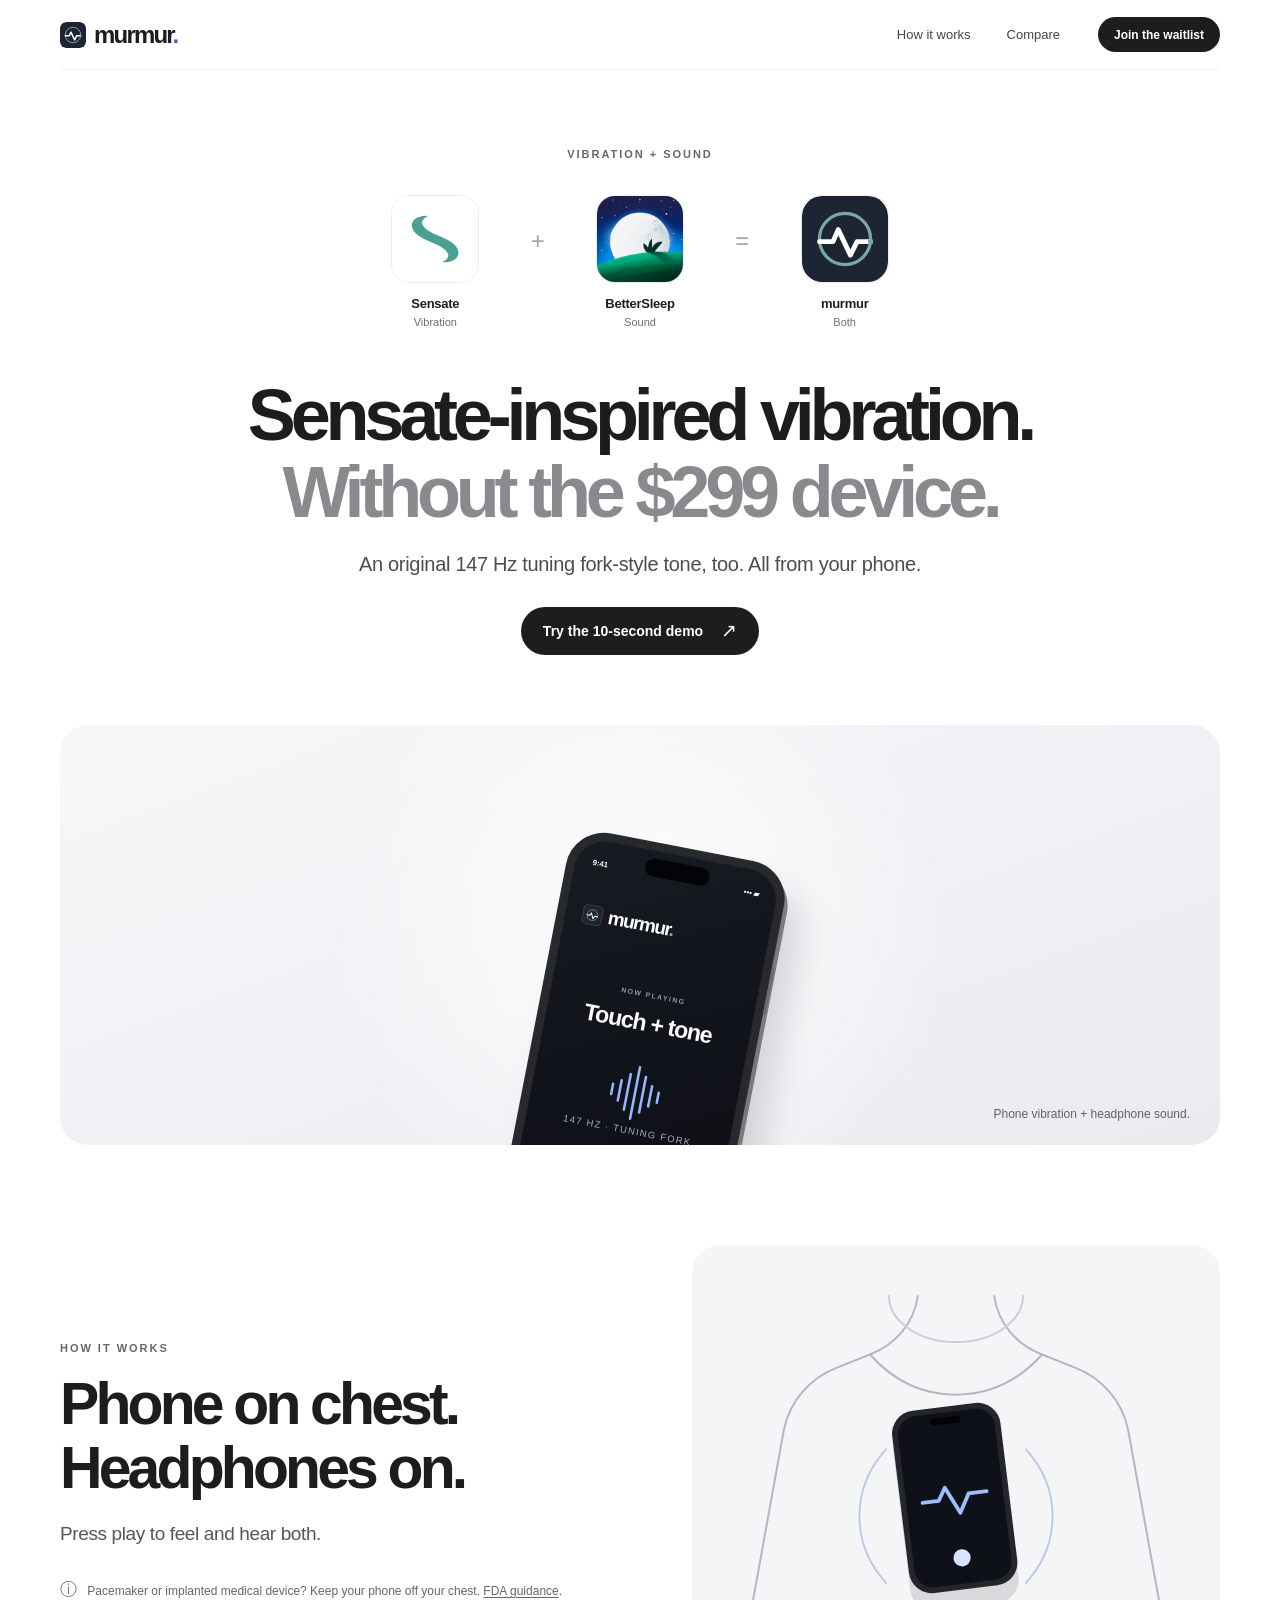
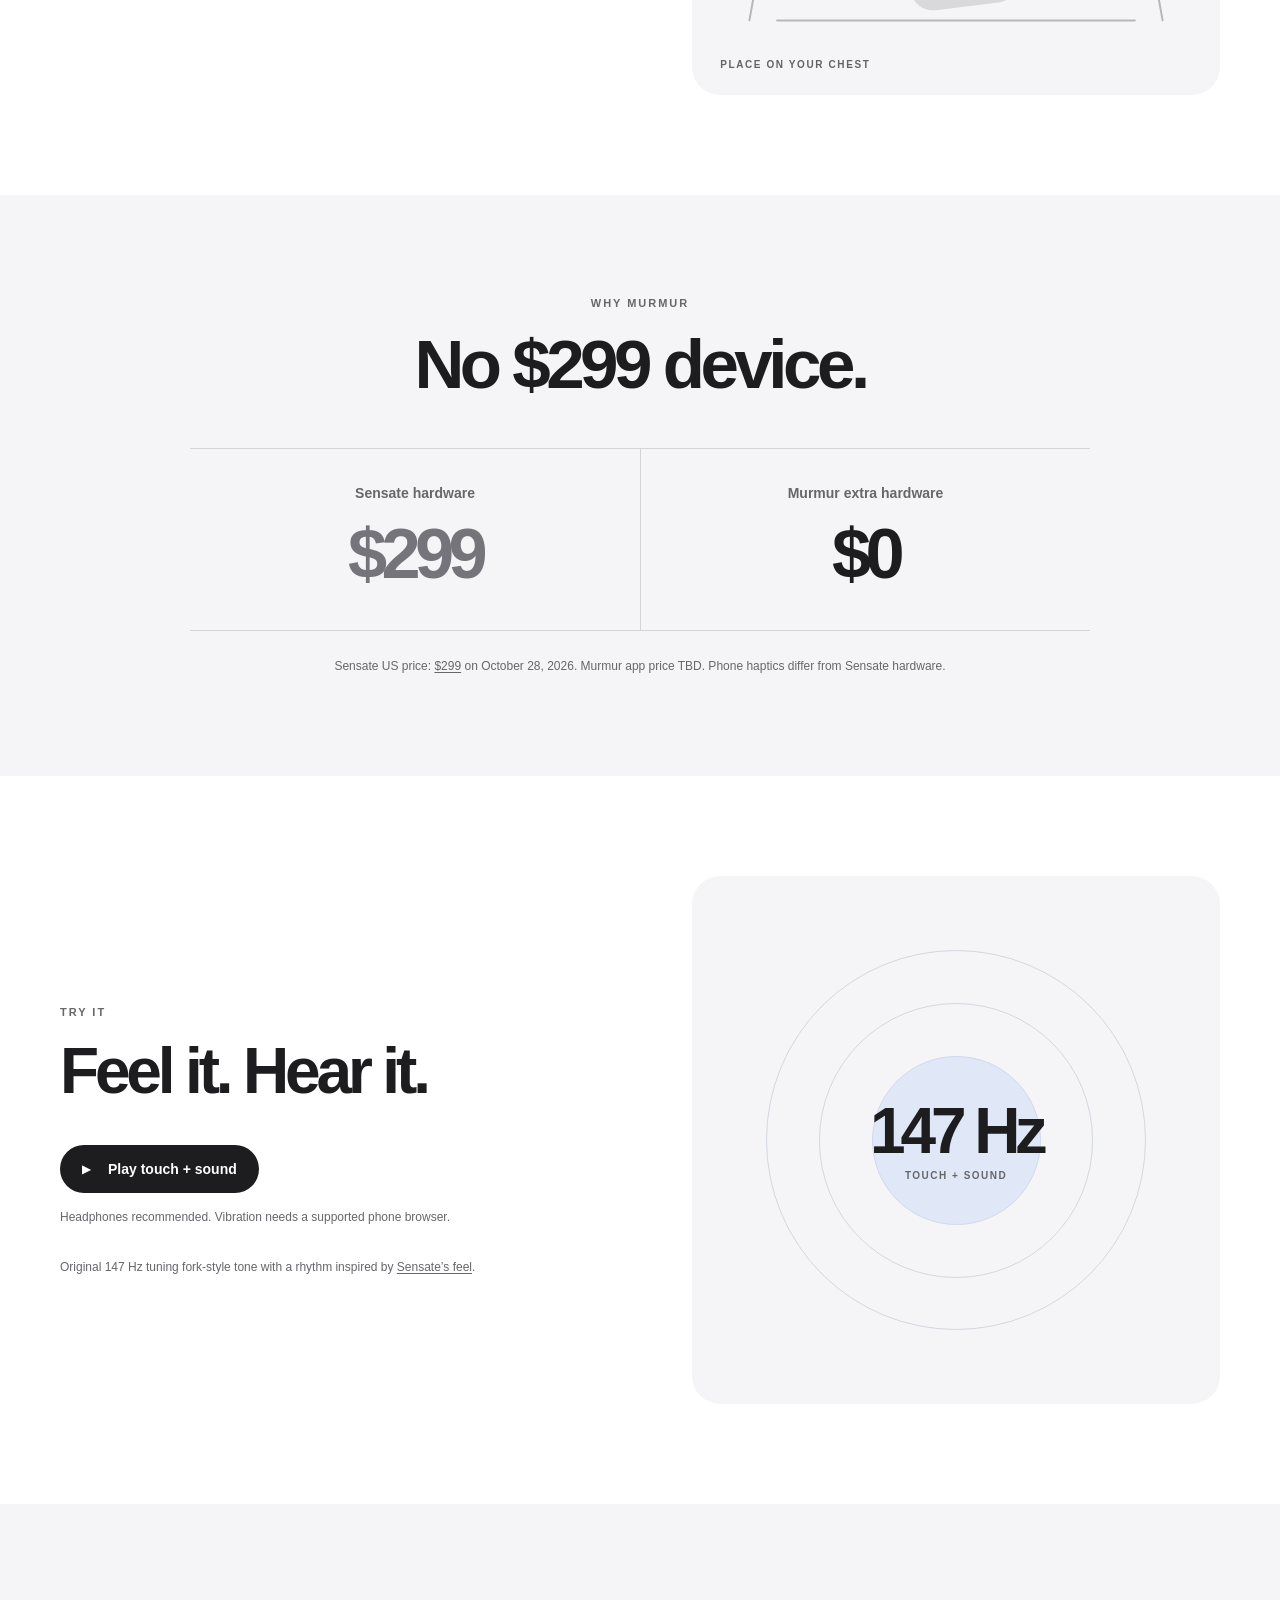
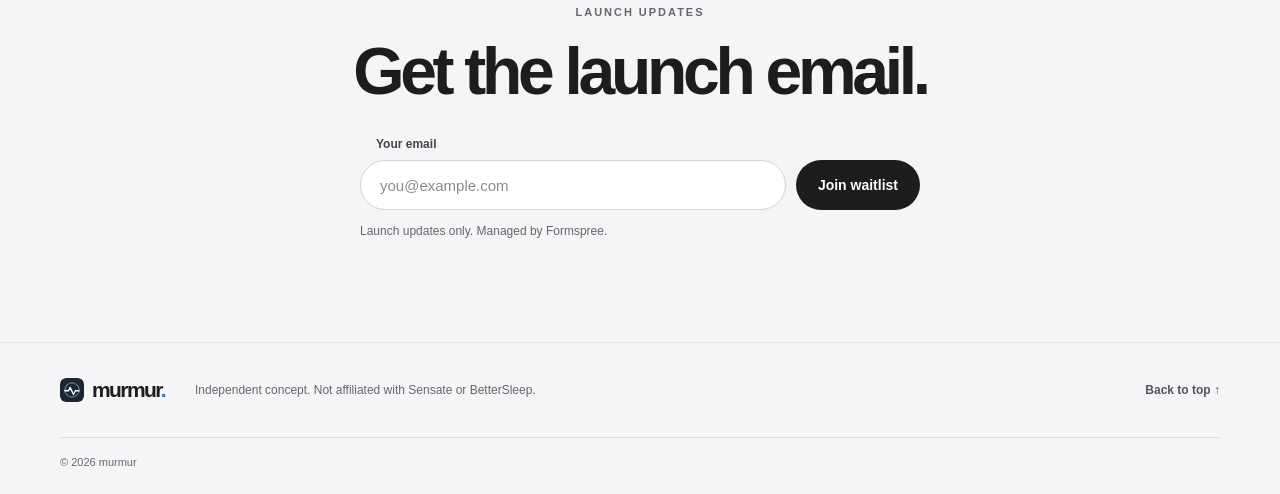
==== commit b46268ee: "feat: add live waitlist signup" ====
--- a/docs/index.html
+++ b/docs/index.html
@@ -22,13 +22,14 @@
           <a href="#how-it-works">How it works</a>
           <a href="#compare">Compare</a>
         </nav>
-        <a class="nav-button" href="#try-it">Try the demo</a>
+        <a class="nav-button" href="#waitlist">Join the waitlist</a>
         <button class="menu-toggle" type="button" aria-label="Open menu" aria-expanded="false" aria-controls="mobile-nav"><span></span><span></span></button>
       </div>
       <nav class="mobile-nav" id="mobile-nav" aria-label="Mobile navigation" hidden>
         <a href="#how-it-works">How it works</a>
         <a href="#compare">Compare</a>
         <a href="#try-it">Try the demo</a>
+        <a href="#waitlist">Join the waitlist</a>
       </nav>
     </header>
 
@@ -120,6 +121,21 @@
           <div class="demo-visual" aria-hidden="true"><div class="demo-circle demo-circle-outer"></div><div class="demo-circle demo-circle-middle"></div><div class="demo-circle demo-circle-inner"></div><div class="demo-center"><strong>147&nbsp;Hz</strong><span>TOUCH + SOUND</span></div></div>
         </div>
       </section>
+
+      <section class="waitlist section" id="waitlist" aria-labelledby="waitlist-title">
+        <div class="container waitlist-inner">
+          <p class="eyebrow">LAUNCH UPDATES</p>
+          <h2 id="waitlist-title">Get the launch email.</h2>
+          <form id="waitlist-form" action="https://formspree.io/f/mljjwwva" method="POST">
+            <label for="waitlist-email">Your email</label>
+            <div class="waitlist-row">
+              <input id="waitlist-email" name="email" type="email" autocomplete="email" inputmode="email" maxlength="254" placeholder="you@example.com" required />
+              <button class="button button-primary" type="submit">Join waitlist</button>
+            </div>
+            <p class="waitlist-feedback" id="waitlist-feedback" role="status" aria-live="polite">Launch updates only. Managed by Formspree.</p>
+          </form>
+        </div>
+      </section>
     </main>
 
     <footer class="site-footer"><div class="container footer-inner"><a class="wordmark" href="#top" aria-label="murmur, back to top"><img src="murmur-mark.svg" alt="" width="24" height="24" />murmur<span>.</span></a><p>Independent concept. Not affiliated with Sensate or BetterSleep.</p><a href="#top" class="back-top">Back to top ↑</a></div><div class="container footer-bottom">© <span id="year">2026</span> murmur</div></footer>
--- a/docs/style.css
+++ b/docs/style.css
@@ -137,6 +137,22 @@
 @keyframes sample-pulse { 0%, 100% { transform: scale(1); background: #e0e8f8; } 45% { transform: scale(1.19); background: #ccdcf9; } 80% { transform: scale(1.05); } }
 @keyframes sample-ring { 0%, 100% { transform: scale(1); opacity: 1; } 45% { transform: scale(1.07); opacity: .45; } 80% { transform: scale(1.02); opacity: .8; } }
 
+/* Waitlist */
+.waitlist { border-bottom: 1px solid #e3e3e6; background: var(--panel); text-align: center; }
+.waitlist-inner { max-width: 680px; }
+.waitlist h2 { margin: 15px 0 30px; font-size: clamp(44px, 5.2vw, 66px); font-weight: 680; letter-spacing: -.065em; line-height: 1.08; }
+.waitlist form { max-width: 560px; margin-inline: auto; }
+.waitlist label { display: block; margin: 0 0 9px 16px; color: #444449; font-size: 12px; font-weight: 600; text-align: left; }
+.waitlist-row { display: flex; gap: 10px; }
+.waitlist input { min-width: 0; height: 50px; flex: 1; padding: 0 19px; border: 1px solid #d1d1d6; border-radius: 999px; background: #fff; color: var(--ink); font: inherit; font-size: 15px; }
+.waitlist input::placeholder { color: #8a8a90; }
+.waitlist input:focus { border-color: var(--blue); outline: 3px solid #dbe5ff; outline-offset: 1px; }
+.waitlist button { flex: 0 0 auto; }
+.waitlist button:disabled { opacity: .5; cursor: not-allowed; transform: none; }
+.waitlist-feedback { min-height: 20px; margin: 12px 0 0; color: #66666b; font-size: 12px; line-height: 1.5; text-align: left; }
+.waitlist-feedback.is-error { color: #b42318; }
+.waitlist-feedback.is-success { color: #247a56; }
+
 /* Footer */
 .site-footer { background: var(--panel); }
 .footer-inner { display: flex; align-items: center; gap: 30px; padding: 35px 0; border-bottom: 1px solid #dcdce0; }
@@ -201,6 +217,9 @@
   .compare-footnote { font-size: 11px; }
   .demo-grid { gap: 33px; }
   .demo-visual { border-radius: 20px; }
+  .waitlist h2 { font-size: clamp(40px, 10vw, 50px); }
+  .waitlist-row { flex-direction: column; }
+  .waitlist button { width: 100%; }
   .footer-inner { flex-wrap: wrap; gap: 13px 22px; }
   .footer-inner p { order: 3; flex: 0 0 100%; line-height: 1.5; }
   .back-top { margin-left: auto; }
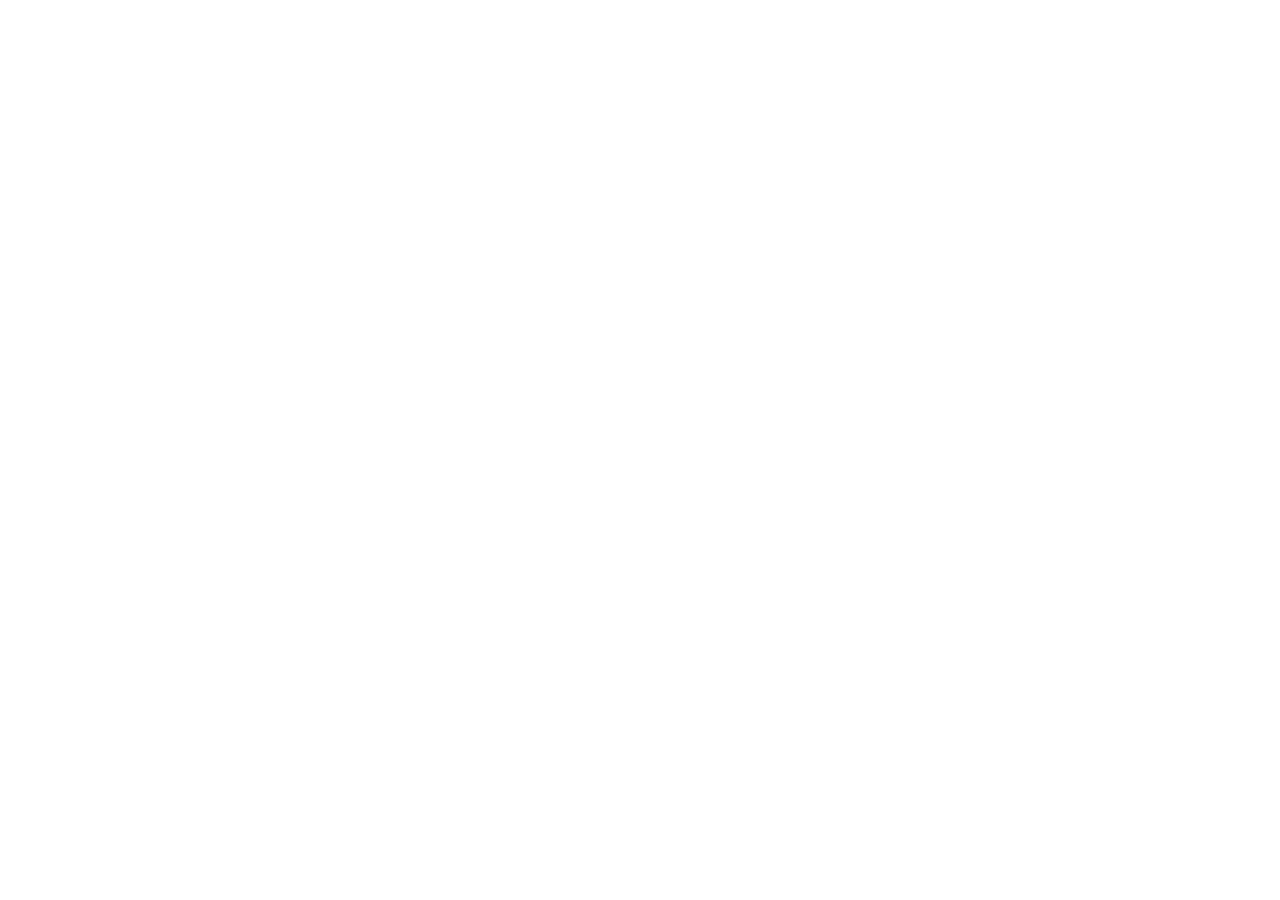
==== commit d6ed67a0: "Redirect old site to Murmur URL" ====
--- a/docs/index.html
+++ b/docs/index.html
@@ -1,144 +1,15 @@
 <!doctype html>
 <html lang="en">
   <head>
-    <meta charset="UTF-8" />
+    <meta charset="utf-8" />
     <meta name="viewport" content="width=device-width, initial-scale=1" />
-    <meta name="theme-color" content="#ffffff" />
-    <meta name="description" content="Sensate-inspired phone vibration and an original 147 Hz tuning fork-style tone. No extra device." />
-    <meta property="og:title" content="murmur — Touch and sound, on your phone." />
-    <meta property="og:description" content="Sensate-inspired vibration and a 147 Hz tuning fork-style tone. No extra device." />
-    <meta property="og:type" content="website" />
-    <link rel="icon" type="image/svg+xml" href="favicon.svg" />
-    <link rel="stylesheet" href="style.css" />
-    <title>murmur — Touch and sound, on your phone.</title>
+    <meta name="robots" content="noindex" />
+    <meta http-equiv="refresh" content="1; url=https://trymurmur.netlify.app/" />
+    <link rel="canonical" href="https://trymurmur.netlify.app/" />
+    <title>Murmur has moved</title>
+    <script>window.location.replace('https://trymurmur.netlify.app/' + window.location.hash);</script>
   </head>
   <body>
-    <a class="skip-link" href="#main">Skip to content</a>
-
-    <header class="site-header" id="top">
-      <div class="container nav-inner">
-        <a class="wordmark" href="#top" aria-label="murmur, home"><img src="murmur-mark.svg" alt="" width="26" height="26" />murmur<span>.</span></a>
-        <nav class="desktop-nav" aria-label="Main navigation">
-          <a href="#how-it-works">How it works</a>
-          <a href="#compare">Compare</a>
-        </nav>
-        <a class="nav-button" href="#waitlist">Join the waitlist</a>
-        <button class="menu-toggle" type="button" aria-label="Open menu" aria-expanded="false" aria-controls="mobile-nav"><span></span><span></span></button>
-      </div>
-      <nav class="mobile-nav" id="mobile-nav" aria-label="Mobile navigation" hidden>
-        <a href="#how-it-works">How it works</a>
-        <a href="#compare">Compare</a>
-        <a href="#try-it">Try the demo</a>
-        <a href="#waitlist">Join the waitlist</a>
-      </nav>
-    </header>
-
-    <main id="main">
-      <section class="hero" aria-labelledby="hero-title">
-        <div class="container hero-content">
-          <p class="eyebrow">VIBRATION + SOUND</p>
-          <div class="logo-equation" id="inspiration-title" aria-label="Sensate-inspired vibration plus BetterSleep-inspired sound equals Murmur">
-            <a class="inspiration-app" href="https://apps.apple.com/us/app/sensate-stress-anxiety-relief/id1225801099" target="_blank" rel="noopener noreferrer" aria-label="Sensate app on the App Store, inspiration for vibration">
-              <img src="assets/sensate-app-icon.jpg" alt="Sensate app icon" width="88" height="88" />
-              <strong>Sensate</strong><span>Vibration</span>
-            </a>
-            <span class="equation-symbol" aria-hidden="true">+</span>
-            <a class="inspiration-app" href="https://apps.apple.com/us/app/bettersleep-relax-and-sleep/id314498713" target="_blank" rel="noopener noreferrer" aria-label="BetterSleep app on the App Store, inspiration for sound">
-              <img src="assets/bettersleep-app-icon.jpg" alt="BetterSleep app icon" width="88" height="88" />
-              <strong>BetterSleep</strong><span>Sound</span>
-            </a>
-            <span class="equation-symbol" aria-hidden="true">=</span>
-            <div class="inspiration-app inspiration-result">
-              <img src="murmur-mark.svg" alt="Murmur app icon" width="88" height="88" />
-              <strong>murmur</strong><span>Both</span>
-            </div>
-          </div>
-          <h1 id="hero-title">Sensate-inspired vibration.<br /><span>Without the $299 device.</span></h1>
-          <p class="hero-lede">An original 147&nbsp;Hz tuning fork-style tone, too. All from your phone.</p>
-          <div class="hero-actions">
-            <a class="button button-primary" href="#try-it">Try the 10-second demo <span aria-hidden="true">↗</span></a>
-          </div>
-        </div>
-
-        <div class="hero-stage" aria-label="Preview of a Murmur rhythm playing on a phone" role="img">
-          <div class="stage-light" aria-hidden="true"></div>
-          <div class="product-phone" aria-hidden="true">
-            <div class="product-screen">
-              <div class="phone-notch"></div>
-              <div class="phone-top"><span>9:41</span><span>••• ▰</span></div>
-              <div class="phone-brand"><img src="murmur-mark.svg" alt="" width="23" height="23" />murmur<span>.</span></div>
-              <div class="phone-center"><span class="phone-kicker">NOW PLAYING</span><strong>Touch + tone</strong><span class="phone-pulse"><i></i><i></i><i></i><i></i><i></i><i></i><i></i></span><span class="phone-time">147 HZ · TUNING FORK</span></div>
-              <div class="phone-control"><span>Ⅱ</span></div>
-            </div>
-          </div>
-          <p class="stage-caption">Phone vibration + headphone sound.</p>
-        </div>
-      </section>
-
-      <section class="placement section" id="how-it-works" aria-labelledby="placement-title">
-        <div class="container placement-grid">
-          <div class="placement-copy">
-            <p class="eyebrow">HOW IT WORKS</p>
-            <h2 id="placement-title">Phone on chest.<br />Headphones on.</h2>
-            <p class="section-lede">Press play to feel and hear both.</p>
-            <p class="safety-note"><span aria-hidden="true">ⓘ</span> Pacemaker or implanted medical device? Keep your phone off your chest. <a href="https://www.fda.gov/radiation-emitting-products/cell-phones/magnets-cell-phones-and-smart-watches-may-affect-pacemakers-and-other-implanted-medical-devices" target="_blank" rel="noopener noreferrer">FDA guidance</a>.</p>
-          </div>
-          <div class="placement-visual">
-            <svg viewBox="0 0 460 450" aria-label="Illustration of a phone resting on the center of the chest" role="img">
-              <path class="body-line" d="M190 43c-4 28-22 50-50 61l-35 14c-28 11-49 35-55 65L14 382m256-339c4 28 22 50 50 61l35 14c28 11 49 35 55 65l36 199" />
-              <path class="body-line" d="M140 104c25 28 54 42 90 42s65-14 90-42M43 382h374" />
-              <path class="body-line subtle" d="M160 43c0 24 28 48 70 48s70-24 70-48" />
-              <rect class="chest-phone-shadow" x="173" y="176" width="114" height="192" rx="24" transform="rotate(-7 230 272)" />
-              <g transform="rotate(-7 230 265)"><rect class="chest-phone" x="173" y="158" width="114" height="192" rx="24" /><rect class="chest-screen" x="179" y="164" width="102" height="180" rx="19" /><rect class="chest-notch" x="214" y="169" width="32" height="7" rx="4" /><path class="chest-wave" d="M196 255h17l8-13 13 28 11-19h19" /><circle class="chest-play" cx="230" cy="317" r="9" /></g>
-              <path class="signal-line" d="M157 203c-19 21-28 43-28 70s9 49 28 70M303 203c19 21 28 43 28 70s-9 49-28 70" />
-            </svg>
-            <span class="visual-label">PLACE ON YOUR CHEST</span>
-          </div>
-        </div>
-      </section>
-
-      <section class="compare section" id="compare" aria-labelledby="compare-title">
-        <div class="container compare-inner">
-          <p class="eyebrow">WHY MURMUR</p>
-          <h2 id="compare-title">No $299 device.</h2>
-          <div class="compare-grid">
-            <div class="compare-item"><span class="compare-name">Sensate hardware</span><strong>$299</strong></div>
-            <div class="compare-item featured"><span class="compare-name">Murmur extra hardware</span><strong>$0</strong></div>
-          </div>
-          <p class="compare-footnote">Sensate US price: <a href="https://us.getsensate.com/products/sensate" target="_blank" rel="noopener noreferrer">$299</a> on October 28, 2026. Murmur app price TBD. Phone haptics differ from Sensate hardware.</p>
-        </div>
-      </section>
-
-      <section class="demo section" id="try-it" aria-labelledby="demo-title">
-        <div class="container demo-grid">
-          <div class="demo-copy">
-            <p class="eyebrow">TRY IT</p>
-            <h2 id="demo-title">Feel it. Hear it.</h2>
-            <button class="button button-primary play-button" type="button" id="play-demo" aria-pressed="false"><span class="play-icon" aria-hidden="true">▶</span><span class="play-label">Play touch + sound</span></button>
-            <p class="demo-feedback" id="demo-feedback" role="status" aria-live="polite">Headphones recommended. Vibration needs a supported phone browser.</p>
-            <p class="demo-note">Original 147&nbsp;Hz tuning fork-style tone with a rhythm inspired by <a href="https://help.getsensate.com/en-US/sensate%E2%80%99s-vibrations-how-they-work-and-what-to-expect-1198219" target="_blank" rel="noopener noreferrer">Sensate’s feel</a>.</p>
-          </div>
-          <div class="demo-visual" aria-hidden="true"><div class="demo-circle demo-circle-outer"></div><div class="demo-circle demo-circle-middle"></div><div class="demo-circle demo-circle-inner"></div><div class="demo-center"><strong>147&nbsp;Hz</strong><span>TOUCH + SOUND</span></div></div>
-        </div>
-      </section>
-
-      <section class="waitlist section" id="waitlist" aria-labelledby="waitlist-title">
-        <div class="container waitlist-inner">
-          <p class="eyebrow">LAUNCH UPDATES</p>
-          <h2 id="waitlist-title">Get the launch email.</h2>
-          <form id="waitlist-form" action="https://formspree.io/f/mljjwwva" method="POST">
-            <label for="waitlist-email">Your email</label>
-            <div class="waitlist-row">
-              <input id="waitlist-email" name="email" type="email" autocomplete="email" inputmode="email" maxlength="254" placeholder="you@example.com" required />
-              <button class="button button-primary" type="submit">Join waitlist</button>
-            </div>
-            <p class="waitlist-feedback" id="waitlist-feedback" role="status" aria-live="polite">Launch updates only. Managed by Formspree.</p>
-          </form>
-        </div>
-      </section>
-    </main>
-
-    <footer class="site-footer"><div class="container footer-inner"><a class="wordmark" href="#top" aria-label="murmur, back to top"><img src="murmur-mark.svg" alt="" width="24" height="24" />murmur<span>.</span></a><p>Independent concept. Not affiliated with Sensate or BetterSleep.</p><a href="#top" class="back-top">Back to top ↑</a></div><div class="container footer-bottom">© <span id="year">2026</span> murmur</div></footer>
-    <script src="script.js" defer></script>
+    <p>Murmur has moved to <a href="https://trymurmur.netlify.app/">trymurmur.netlify.app</a>.</p>
   </body>
 </html>
